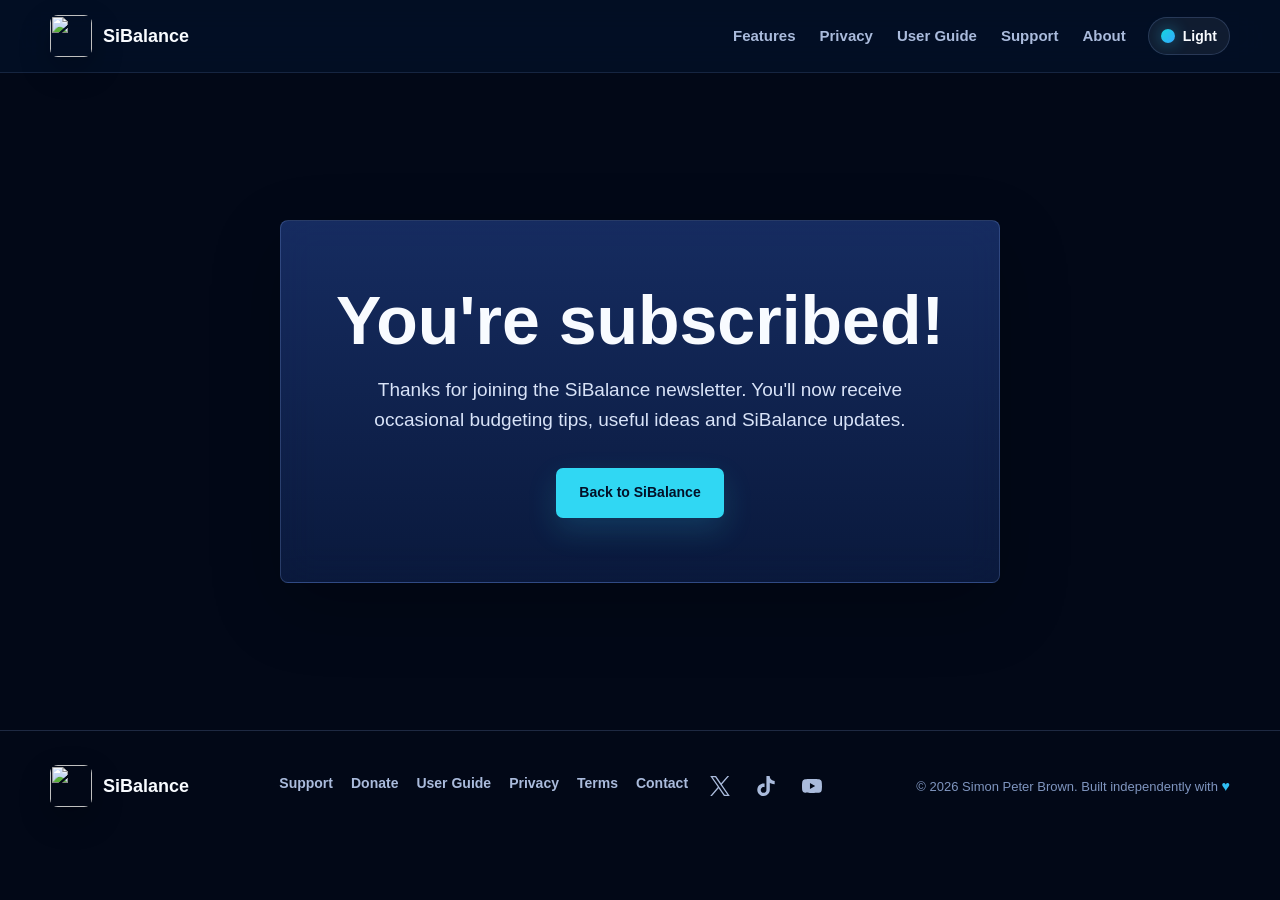
==== thanks/index.html @ 11022a9e "Add newsletter signup and confirmation page" ====
<!DOCTYPE html>
<html lang="en">
<head>
  <meta charset="UTF-8">
  <meta name="viewport" content="width=device-width, initial-scale=1.0">
  <title>You're Subscribed! - SiBalance</title>
  <link rel="canonical" href="https://sibalance.app/thanks">
  <link rel="icon" href="../assets/sibalance-logo.png" type="image/png">
  <meta name="description" content="Thank you for subscribing to the SiBalance newsletter.">
  <meta name="robots" content="noindex, follow">
  <meta name="theme-color" content="#04122f">
  <meta name="apple-itunes-app" content="app-id=6776341469">
  <script src="../assets/theme.js?v=4"></script>
  <link rel="stylesheet" href="../assets/site.css?v=8">
  <link rel="stylesheet" href="../assets/home.css?v=22">
  <style>
    .thanks-page {
      min-height: 100vh;
    }

    .thanks-main {
      min-height: calc(100vh - 72px - 171px);
      display: grid;
      place-items: center;
      padding: 88px 24px;
    }

    .thanks-card {
      width: min(100%, 720px);
      padding: 64px 48px;
      text-align: center;
    }

    .thanks-card h1 {
      margin: 0 0 18px;
      font-size: clamp(2.3rem, 7vw, 4.25rem);
      line-height: 1.05;
    }

    .thanks-card p {
      max-width: 600px;
      margin: 0 auto 32px;
      font-size: 19px;
    }

    .thanks-card .thanks-button {
      min-height: 50px;
      padding-inline: 22px;
      color: #031027 !important;
      background: var(--home-cyan);
      box-shadow: 0 12px 30px rgba(48, 215, 243, 0.16);
    }

    .thanks-card .thanks-button:hover {
      color: #031027 !important;
      background: #70e9fa;
    }

    @media (max-width: 760px) {
      .thanks-main {
        min-height: calc(100vh - 64px);
        padding: 56px 18px;
      }

      .thanks-card {
        padding: 44px 24px;
      }

      .thanks-card p {
        font-size: 17px;
      }
    }
  </style>
</head>
<body class="home-page thanks-page">
  <a class="skip-link" href="#main-content">Skip to content</a>

  <header class="landing-header">
    <div class="nav-shell">
      <a class="brand" href="/" aria-label="SiBalance home">
        <img class="app-mark" src="../assets/sibalance-logo.png" alt="" width="42" height="42">
        <span>SiBalance</span>
      </a>

      <button class="menu-toggle" type="button" aria-expanded="false" aria-controls="landing-navigation" aria-label="Open navigation">
        <span aria-hidden="true"></span>
        <span aria-hidden="true"></span>
        <span aria-hidden="true"></span>
      </button>

      <div class="landing-navigation" id="landing-navigation">
        <nav aria-label="Site navigation">
          <a href="/#features">Features</a>
          <a href="../privacy.html">Privacy</a>
          <a href="../user-guide.html">User Guide</a>
          <a href="../support.html">Support</a>
          <a href="../about.html">About</a>
        </nav>

        <button class="theme-toggle" type="button" aria-label="Switch color theme" aria-pressed="false">
          <span class="theme-toggle-icon" aria-hidden="true"></span>
          <span class="theme-toggle-text">Light</span>
        </button>
      </div>
    </div>
  </header>

  <main class="thanks-main" id="main-content">
    <section class="document thanks-card" aria-labelledby="thanks-heading">
      <h1 id="thanks-heading">You're subscribed!</h1>
      <p>Thanks for joining the SiBalance newsletter. You'll now receive occasional budgeting tips, useful ideas and SiBalance updates.</p>
      <a class="guide-button thanks-button" href="/">Back to SiBalance</a>
    </section>
  </main>

  <footer class="landing-footer">
    <div class="landing-shell footer-layout">
      <a class="brand" href="/" aria-label="SiBalance home">
        <img class="app-mark" src="../assets/sibalance-logo.png" alt="" width="36" height="36" loading="lazy">
        <span>SiBalance</span>
      </a>
      <nav aria-label="Footer navigation">
        <a href="../support.html">Support</a>
        <a href="../about.html">Donate</a>
        <a href="../user-guide.html">User Guide</a>
        <a href="../privacy.html">Privacy</a>
        <a href="../terms.html">Terms</a>
        <a href="mailto:support@sibalance.app">Contact</a>
        <a class="social-icon" href="https://x.com/SiBalanceApp" target="_blank" rel="noopener noreferrer" aria-label="Follow SiBalance on X" title="X">
          <span class="social-icon-mark social-icon-x" aria-hidden="true"></span>
        </a>
        <a class="social-icon" href="https://www.tiktok.com/@sibalanceapp" target="_blank" rel="noopener noreferrer" aria-label="Follow SiBalance on TikTok" title="TikTok">
          <span class="social-icon-mark social-icon-tiktok" aria-hidden="true"></span>
        </a>
        <a class="social-icon" href="https://www.youtube.com/@SiBalanceApp" target="_blank" rel="noopener noreferrer" aria-label="Follow SiBalance on YouTube" title="YouTube">
          <span class="social-icon-mark social-icon-youtube" aria-hidden="true"></span>
        </a>
      </nav>
      <p>© 2026 Simon Peter Brown. Built independently with <span class="independent-heart" role="img" aria-label="love">♥</span></p>
    </div>
  </footer>

  <script src="../assets/home.js?v=2"></script>
</body>
</html>
---- assets/site.css ----
:root {
  --ink: #071734;
  --muted: #5f6f91;
  --line: #dbe5ff;
  --panel: #ffffff;
  --wash: #f5f8ff;
  --brand: #12cfe3;
  --brand-dark: #071734;
  --accent: #bd39ef;
  --accent-blue: #3e74ff;
  --home-text: #f8fbff;
  --home-muted: #aabbdc;
  --home-soft: #7f95bf;
  --home-line: rgba(142, 177, 238, 0.2);
  --home-cyan: #30d7f3;
}

html {
  color-scheme: dark;
}

html[data-theme="light"] {
  color-scheme: light;
  --home-text: #061633;
  --home-muted: #43577d;
  --home-soft: #60749a;
  --home-line: rgba(38, 77, 139, 0.18);
}

* {
  box-sizing: border-box;
}

body {
  max-width: none;
  margin: 0;
  padding: 0;
  line-height: 1.6;
  color: #f8fbff;
  background:
    radial-gradient(circle at 18% 15%, rgba(35, 89, 220, 0.45), transparent 34%),
    radial-gradient(circle at 78% 4%, rgba(18, 207, 227, 0.24), transparent 28%),
    radial-gradient(circle at 82% 78%, rgba(189, 57, 239, 0.18), transparent 30%),
    linear-gradient(180deg, #020817 0%, #071735 48%, #020817 100%);
  font-family: -apple-system, BlinkMacSystemFont, "Segoe UI", sans-serif;
}

.page {
  max-width: 980px;
  margin: 0 auto;
  padding: 28px 24px 52px;
}

.site-header {
  display: flex;
  align-items: center;
  justify-content: space-between;
  gap: 20px;
  margin-bottom: 54px;
}

.header-actions {
  display: flex;
  align-items: center;
  gap: 18px;
}

.brand {
  display: flex;
  align-items: center;
  gap: 12px;
  color: #fff;
  font-weight: 700;
}

.app-mark {
  width: 42px;
  height: 42px;
  border-radius: 9px;
  box-shadow: 0 12px 28px rgba(7, 23, 52, 0.18);
  object-fit: cover;
}

nav {
  display: flex;
  flex-wrap: wrap;
  gap: 18px;
  font-size: 15px;
}

.theme-toggle {
  position: fixed;
  top: 24px;
  right: 24px;
  z-index: 50;
  display: inline-flex;
  align-items: center;
  gap: 8px;
  min-height: 36px;
  border: 1px solid rgba(146, 183, 255, 0.28);
  border-radius: 999px;
  padding: 6px 12px;
  color: #e7efff;
  background: rgba(255, 255, 255, 0.08);
  backdrop-filter: blur(16px);
  font: inherit;
  font-size: 14px;
  font-weight: 700;
  cursor: pointer;
}

.theme-toggle:hover {
  border-color: rgba(53, 214, 255, 0.7);
  background: rgba(255, 255, 255, 0.14);
}

.theme-toggle-icon {
  width: 14px;
  height: 14px;
  border-radius: 999px;
  background: linear-gradient(135deg, #13d6df, #35a8ff);
  box-shadow: 0 0 16px rgba(53, 214, 255, 0.46);
}

nav a,
footer a {
  color: #c9d9ff;
}

nav a:hover,
footer a:hover {
  color: #35d6ff;
}

.document {
  max-width: 840px;
  margin: 0 auto;
  border: 1px solid rgba(146, 183, 255, 0.22);
  border-radius: 8px;
  padding: 34px;
  color: #d8e3f8;
  background: linear-gradient(180deg, rgba(30, 58, 125, 0.72), rgba(13, 31, 73, 0.74));
  box-shadow: 0 24px 70px rgba(0, 0, 0, 0.24);
  backdrop-filter: blur(18px);
}

.contents {
  border: 1px solid rgba(146, 183, 255, 0.22);
  border-radius: 8px;
  padding: 18px;
  background: rgba(255, 255, 255, 0.07);
}

.contents h2 {
  margin-top: 0;
}

.contents ul {
  display: grid;
  grid-template-columns: repeat(2, minmax(0, 1fr));
  gap: 8px 18px;
  margin: 0;
  padding-left: 20px;
}

.contents li {
  margin-bottom: 0;
}

h1,
h2,
h3,
h4 {
  color: #fff;
}

h1 {
  letter-spacing: 0;
}

.date,
footer,
.document footer {
  color: #9eb0d2;
}

.footer-links {
  display: flex;
  flex-wrap: wrap;
  align-items: center;
  gap: 16px;
}

.document .footer-links {
  margin-top: 10px;
}

.social-icon {
  display: inline-flex;
  align-items: center;
  justify-content: center;
  width: 28px;
  height: 28px;
  color: #c9d9ff;
}

.social-icon-mark {
  display: block;
  width: 20px;
  height: 20px;
  background-color: currentColor;
  mask-position: center;
  mask-repeat: no-repeat;
  mask-size: contain;
}

.social-icon-x {
  mask-image: url("x.svg");
}

.social-icon-tiktok {
  mask-image: url("tiktok.svg");
}

.social-icon-youtube {
  mask-image: url("youtube.svg");
}

.social-icon:hover {
  color: #35d6ff;
}

.document p,
.document li {
  color: #d8e3f8;
}

a {
  color: #35d6ff;
  text-decoration: none;
  font-weight: 600;
}

a:hover {
  text-decoration: underline;
}

hr {
  border: 0;
  border-top: 1px solid rgba(146, 183, 255, 0.18);
}

html[data-theme="light"] body {
  color: var(--ink);
  background:
    radial-gradient(circle at 18% 15%, rgba(62, 116, 255, 0.18), transparent 34%),
    radial-gradient(circle at 78% 4%, rgba(18, 207, 227, 0.18), transparent 28%),
    radial-gradient(circle at 82% 78%, rgba(189, 57, 239, 0.12), transparent 30%),
    linear-gradient(180deg, #f7faff 0%, #ffffff 48%, #f6f9ff 100%);
}

html[data-theme="light"] .brand {
  color: var(--ink);
}

html[data-theme="light"] nav a,
html[data-theme="light"] footer a {
  color: #2853b8;
}

html[data-theme="light"] .social-icon {
  color: #2853b8;
}

html[data-theme="light"] nav a:hover,
html[data-theme="light"] footer a:hover {
  color: #7a32d8;
}

html[data-theme="light"] .social-icon:hover {
  color: #7a32d8;
}

html[data-theme="light"] .theme-toggle {
  border-color: rgba(62, 116, 255, 0.22);
  color: var(--ink);
  background: rgba(255, 255, 255, 0.78);
  box-shadow: 0 12px 28px rgba(7, 23, 52, 0.08);
}

html[data-theme="light"] .theme-toggle:hover {
  border-color: rgba(62, 116, 255, 0.38);
  background: #fff;
}

html[data-theme="light"] .document {
  border-color: rgba(62, 116, 255, 0.16);
  color: #1f3156;
  background: rgba(255, 255, 255, 0.88);
  box-shadow: 0 24px 70px rgba(7, 23, 52, 0.1);
}

html[data-theme="light"] .contents {
  border-color: rgba(62, 116, 255, 0.14);
  background: #f8fbff;
}

html[data-theme="light"] h1,
html[data-theme="light"] h2,
html[data-theme="light"] h3,
html[data-theme="light"] h4 {
  color: var(--ink);
}

html[data-theme="light"] .date,
html[data-theme="light"] footer,
html[data-theme="light"] .document footer {
  color: var(--muted);
}

html[data-theme="light"] .document p,
html[data-theme="light"] .document li {
  color: #1f3156;
}

html[data-theme="light"] a {
  color: #2853b8;
}

html[data-theme="light"] hr {
  border-top-color: rgba(62, 116, 255, 0.16);
}

html[data-theme="light"] body.home-page {
  color: var(--ink);
  background:
    radial-gradient(circle at 18% 15%, rgba(62, 116, 255, 0.18), transparent 34%),
    radial-gradient(circle at 78% 4%, rgba(18, 207, 227, 0.18), transparent 28%),
    radial-gradient(circle at 82% 78%, rgba(189, 57, 239, 0.12), transparent 30%),
    linear-gradient(180deg, #f7faff 0%, #ffffff 48%, #f6f9ff 100%);
}

html[data-theme="light"] .home-page .brand,
html[data-theme="light"] .home-page h1,
html[data-theme="light"] .home-page h2 {
  color: var(--ink);
}

html[data-theme="light"] .home-page h1 {
  text-shadow: 0 18px 44px rgba(62, 116, 255, 0.16);
}

html[data-theme="light"] .home-page nav a,
html[data-theme="light"] .home-page footer a {
  color: #2853b8;
}

html[data-theme="light"] .subtitle,
html[data-theme="light"] .card p,
html[data-theme="light"] .independent-note {
  color: #4f6388;
}

html[data-theme="light"] .card {
  border-color: rgba(62, 116, 255, 0.16);
  background: rgba(255, 255, 255, 0.82);
  box-shadow: 0 24px 60px rgba(7, 23, 52, 0.09);
}

html[data-theme="light"] .home-page footer {
  color: var(--muted);
  border-top-color: rgba(62, 116, 255, 0.16);
}

html[data-theme="light"] .button.secondary {
  border-color: rgba(62, 116, 255, 0.24);
  color: #2853b8;
  background: rgba(255, 255, 255, 0.76);
}

html[data-theme="light"] .home-page .button.secondary {
  color: #2853b8;
}

@media (max-width: 720px) {
  .page {
    padding: 22px 18px 36px;
  }

  .site-header {
    align-items: flex-start;
    flex-direction: column;
    margin-bottom: 34px;
  }

  .header-actions {
    align-items: flex-start;
    flex-direction: column;
    gap: 14px;
  }

  .theme-toggle {
    top: 18px;
    right: 18px;
    min-height: 34px;
    padding: 6px 10px;
    font-size: 13px;
  }

  .document {
    padding: 24px 20px;
  }

  .contents ul {
    grid-template-columns: 1fr;
  }

  .hero-logo {
    display: none;
  }
}
---- assets/home.css ----
.home-page {
  --home-bg: #031027;
  --home-bg-deep: #020817;
  --home-surface: #091b3d;
  --home-surface-strong: #0d2451;
  --home-text: #f8fbff;
  --home-muted: #aabbdc;
  --home-soft: #7f95bf;
  --home-line: rgba(142, 177, 238, 0.2);
  --home-cyan: #30d7f3;
  --home-blue: #4c83ff;
  --home-green: #36d57a;
  --home-orange: #ff9b42;
  min-width: 320px;
  color: var(--home-text);
  background: var(--home-bg-deep);
  font-family: -apple-system, BlinkMacSystemFont, "SF Pro Display", "Segoe UI", sans-serif;
  font-size: 17px;
  line-height: 1.6;
}

html[data-theme="light"] .home-page {
  --home-bg: #eaf3ff;
  --home-bg-deep: #f8fbff;
  --home-surface: #ffffff;
  --home-surface-strong: #dceaff;
  --home-text: #061633;
  --home-muted: #43577d;
  --home-soft: #60749a;
  --home-line: rgba(38, 77, 139, 0.18);
  background: #f8fbff;
}

.home-page * {
  box-sizing: border-box;
}

.home-page h1,
.home-page h2,
.home-page h3,
.home-page p,
.home-page figure {
  margin-top: 0;
}

.home-page h1,
.home-page h2,
.home-page h3 {
  color: var(--home-text);
  letter-spacing: 0;
}

.home-page a {
  color: inherit;
}

.home-page a:focus-visible,
.home-page button:focus-visible {
  outline: 3px solid var(--home-cyan);
  outline-offset: 4px;
}

.skip-link {
  position: fixed;
  top: 12px;
  left: 12px;
  z-index: 200;
  transform: translateY(-160%);
  border-radius: 6px;
  padding: 10px 14px;
  color: #04122f;
  background: #fff;
  font-weight: 700;
}

.skip-link:focus {
  transform: translateY(0);
}

.landing-shell,
.nav-shell {
  width: min(1180px, calc(100% - 48px));
  margin-inline: auto;
}

.landing-header {
  position: sticky;
  top: 0;
  z-index: 100;
  border-bottom: 1px solid rgba(142, 177, 238, 0.14);
  background: rgba(3, 16, 39, 0.82);
  backdrop-filter: blur(22px) saturate(140%);
}

html[data-theme="light"] .landing-header {
  background: rgba(248, 251, 255, 0.88);
}

.nav-shell {
  min-height: 72px;
  display: flex;
  align-items: center;
  justify-content: space-between;
  gap: 24px;
}

.landing-header .brand,
.landing-footer .brand {
  display: inline-flex;
  align-items: center;
  gap: 11px;
  flex: 0 0 auto;
  color: var(--home-text);
  font-size: 18px;
  font-weight: 750;
  text-decoration: none;
}

.landing-footer .brand {
  width: max-content;
  justify-self: center;
  margin-inline: auto;
}

.landing-header .app-mark,
.landing-footer .app-mark {
  border-radius: 8px;
  box-shadow: 0 12px 32px rgba(0, 0, 0, 0.24);
}

.landing-navigation {
  display: flex;
  align-items: center;
  justify-content: flex-end;
  gap: 22px;
}

.landing-navigation nav {
  display: flex;
  align-items: center;
  gap: 24px;
  font-size: 15px;
}

.landing-navigation nav a,
.landing-footer nav a {
  color: var(--home-muted);
  font-weight: 650;
  text-decoration: none;
}

.landing-navigation nav a:hover,
.landing-footer nav a:hover {
  color: var(--home-cyan);
}

.landing-header .theme-toggle {
  position: static;
  min-height: 38px;
  border-color: var(--home-line);
  color: var(--home-text);
  background: rgba(255, 255, 255, 0.06);
  backdrop-filter: none;
}

html[data-theme="light"] .landing-header .theme-toggle {
  background: rgba(6, 22, 51, 0.05);
}

.guide-button {
  display: inline-flex;
  align-items: center;
  justify-content: center;
  min-height: 42px;
  border: 1px solid rgba(48, 215, 243, 0.46);
  border-radius: 7px;
  padding: 9px 15px;
  color: #031027 !important;
  background: var(--home-cyan);
  box-shadow: 0 12px 30px rgba(48, 215, 243, 0.16);
  font-size: 14px;
  font-weight: 750;
  text-decoration: none;
}

.guide-button:hover {
  background: #70e9fa;
  text-decoration: none;
  transform: translateY(-1px);
}

.menu-toggle {
  display: none;
  width: 42px;
  height: 42px;
  border: 1px solid var(--home-line);
  border-radius: 7px;
  padding: 10px;
  color: var(--home-text);
  background: transparent;
  cursor: pointer;
}

.menu-toggle span {
  display: block;
  width: 20px;
  height: 2px;
  margin: 4px auto;
  border-radius: 2px;
  background: currentColor;
  transition: transform 180ms ease, opacity 180ms ease;
}

.menu-toggle[aria-expanded="true"] span:nth-child(1) {
  transform: translateY(6px) rotate(45deg);
}

.menu-toggle[aria-expanded="true"] span:nth-child(2) {
  opacity: 0;
}

.menu-toggle[aria-expanded="true"] span:nth-child(3) {
  transform: translateY(-6px) rotate(-45deg);
}

.hero-section {
  overflow: hidden;
  background:
    radial-gradient(circle at 77% 28%, rgba(48, 215, 243, 0.2), transparent 25%),
    radial-gradient(circle at 18% 22%, rgba(76, 131, 255, 0.24), transparent 32%),
    linear-gradient(180deg, #06183b 0%, #031027 100%);
}

.home-page [id] {
  scroll-margin-top: 96px;
}

html[data-theme="light"] .hero-section {
  background:
    radial-gradient(circle at 77% 28%, rgba(48, 215, 243, 0.22), transparent 28%),
    radial-gradient(circle at 18% 22%, rgba(76, 131, 255, 0.16), transparent 34%),
    linear-gradient(180deg, #eff6ff 0%, #dceaff 100%);
}

.hero-layout {
  position: relative;
  top: -24px;
  min-height: 600px;
  display: grid;
  grid-template-columns: minmax(0, 1.2fr) minmax(300px, 0.8fr);
  align-items: center;
  gap: 72px;
  padding-block: 58px 34px;
}

.hero-copy {
  position: relative;
  top: 24px;
  z-index: 2;
  max-width: 740px;
  opacity: var(--hero-copy-opacity, 1);
  transform: translate3d(0, var(--hero-copy-shift, 0), 0);
}

.section-label {
  margin-bottom: 18px;
  color: var(--home-cyan);
  font-size: 14px;
  font-weight: 800;
  letter-spacing: 0;
  text-transform: none;
}

.hero-copy h1 {
  max-width: 760px;
  margin-bottom: 24px;
  font-size: 66px;
  line-height: 1.02;
  text-wrap: balance;
}

.hero-copy h1 span {
  display: block;
}

.hero-lede {
  max-width: 690px;
  margin-bottom: 26px;
  color: #c5d4f1;
  font-size: 22px;
  line-height: 1.5;
}

.hero-lede span {
  display: block;
}

.hero-tagline {
  margin-top: 2px;
}

html[data-theme="light"] .hero-lede {
  color: var(--home-muted);
}

.store-link {
  display: inline-flex;
}

.store-link:hover {
  transform: translateY(-2px);
}

.store-badge {
  display: block;
  width: 180px;
  height: auto;
}

.purchase-note {
  margin: 13px 0 0;
  color: var(--home-soft);
  font-size: 14px;
}

.hero-visual {
  position: relative;
  align-self: end;
  height: 540px;
  margin-bottom: -16px;
  display: grid;
  place-items: start center;
  opacity: var(--hero-visual-opacity, 1);
  transform: translate3d(0, var(--hero-visual-shift, 0), 0);
}

.hero-visual::before {
  position: absolute;
  top: 16%;
  width: 86%;
  aspect-ratio: 1;
  border: 1px solid rgba(48, 215, 243, 0.2);
  border-radius: 50%;
  background: rgba(48, 215, 243, 0.08);
  box-shadow: 0 0 80px rgba(48, 215, 243, 0.16);
  content: "";
}

.hero-visual img {
  position: relative;
  width: min(100%, 360px);
  height: auto;
  filter: drop-shadow(0 36px 52px rgba(0, 0, 0, 0.45));
}

.trust-strip {
  border-top: 1px solid var(--home-line);
  border-bottom: 1px solid var(--home-line);
  background: #071938;
}

html[data-theme="light"] .trust-strip {
  background: #fff;
}

.trust-grid {
  display: grid;
  grid-template-columns: repeat(4, minmax(0, 1fr));
}

.trust-grid p {
  min-width: 0;
  margin: 0;
  padding: 24px 26px;
  border-left: 1px solid var(--home-line);
}

.trust-grid p:last-child {
  border-right: 1px solid var(--home-line);
}

.trust-grid strong,
.trust-grid span {
  display: block;
}

.trust-grid strong {
  color: var(--home-text);
  font-size: 15px;
}

.trust-grid span {
  margin-top: 3px;
  color: var(--home-soft);
  font-size: 13px;
}

.features-intro {
  max-width: 800px;
  padding-block: 112px 68px;
  text-align: center;
}

.features-intro h2,
.privacy-panel h2,
.purchase-panel h2,
.final-cta h2 {
  margin-bottom: 20px;
  font-size: 48px;
  line-height: 1.08;
  text-wrap: balance;
}

.features-intro > p:last-child {
  max-width: 690px;
  margin-inline: auto;
  color: var(--home-muted);
  font-size: 20px;
}

.feature-section {
  border-top: 1px solid rgba(142, 177, 238, 0.09);
  background: var(--home-bg-deep);
}

.feature-section-tinted {
  background: var(--home-bg);
}

.feature-row {
  min-height: 720px;
  display: grid;
  grid-template-columns: minmax(0, 0.92fr) minmax(320px, 0.78fr);
  align-items: center;
  gap: 110px;
  padding-block: 90px;
}

.feature-section-compact .feature-row {
  min-height: 0;
  align-items: start;
  padding-block: 60px;
}

.feature-section-compact .feature-visual {
  min-height: 0;
  place-items: start center;
}

.feature-section-compact .feature-visual img {
  width: min(100%, 300px);
}

.feature-section-compact .feature-visual-ipad img {
  width: min(100%, 420px);
}

.feature-row-reverse .feature-copy {
  order: 2;
}

.feature-row-reverse .feature-visual {
  order: 1;
}

.feature-copy {
  max-width: 570px;
}

.feature-number {
  margin-bottom: 18px;
  color: var(--home-cyan);
  font-size: 15px;
  font-weight: 800;
}

.feature-copy h2 {
  margin-bottom: 20px;
  font-size: 44px;
  line-height: 1.1;
  text-wrap: balance;
}

.feature-copy > p:not(.feature-number) {
  color: var(--home-muted);
  font-size: 20px;
}

.feature-points {
  display: grid;
  gap: 10px;
  margin: 26px 0 0;
  padding: 0;
  color: var(--home-muted);
  list-style: none;
}

.feature-points li {
  position: relative;
  padding-left: 26px;
}

.feature-points li::before {
  position: absolute;
  top: 0.7em;
  left: 0;
  width: 9px;
  height: 9px;
  border-radius: 50%;
  background: var(--home-green);
  box-shadow: 0 0 14px rgba(54, 213, 122, 0.36);
  content: "";
}

.feature-visual {
  position: relative;
  min-height: 560px;
  display: grid;
  place-items: center;
  margin: 0;
}

.feature-visual::before {
  position: absolute;
  width: 72%;
  aspect-ratio: 1;
  border-radius: 50%;
  background: rgba(48, 215, 243, 0.08);
  box-shadow: 0 0 90px rgba(48, 215, 243, 0.14);
  content: "";
}

.feature-visual img {
  position: relative;
  width: min(100%, 350px);
  height: auto;
  filter: drop-shadow(0 38px 54px rgba(0, 0, 0, 0.4));
}

html[data-theme="light"] .feature-visual img {
  filter: none;
}

.feature-visual-ipad img {
  width: min(100%, 470px);
}

.feature-visual-stack {
  grid-template-columns: minmax(0, 1fr);
}

.feature-visual-stack img {
  grid-area: 1 / 1;
  width: min(78%, 310px);
}

.feature-screen-back {
  z-index: 1;
  opacity: 0.72;
  transform: translate3d(-62px, 4px, 0) scale(0.94);
}

.feature-screen-front {
  z-index: 2;
  transform: translate3d(64px, -4px, 0) scale(0.96);
}

.device-section {
  border-top: 1px solid rgba(142, 177, 238, 0.09);
  padding-block: 108px;
  background: var(--home-bg);
}

.device-layout {
  display: grid;
  grid-template-columns: minmax(280px, 1fr) minmax(360px, 0.85fr);
  align-items: center;
  gap: 74px;
}

.device-copy {
  max-width: 480px;
}

.device-copy h2 {
  margin-bottom: 20px;
  font-size: 44px;
  line-height: 1.1;
  text-wrap: balance;
}

.device-copy > p:last-child {
  color: var(--home-muted);
  font-size: 20px;
}

.device-visual {
  min-width: 0;
  width: min(100%, 520px);
  margin: 0;
  justify-self: center;
  display: grid;
}

.device-visual img {
  grid-area: 1 / 1;
  width: 100%;
  height: auto;
  display: block;
  filter: drop-shadow(0 30px 48px rgba(0, 0, 0, 0.3));
}

.device-visual .device-image-light {
  display: none;
}

html[data-theme="light"] .device-visual img {
  filter: none;
}

html[data-theme="light"] .device-visual .device-image-dark {
  display: none;
}

html[data-theme="light"] .device-visual .device-image-light {
  display: block;
}

.privacy-section {
  padding-block: 110px;
  background:
    radial-gradient(circle at 82% 50%, rgba(54, 213, 122, 0.1), transparent 28%),
    #020817;
}

html[data-theme="light"] .privacy-section {
  background:
    radial-gradient(circle at 82% 50%, rgba(54, 213, 122, 0.13), transparent 30%),
    #dceaff;
}

.privacy-panel {
  display: grid;
  grid-template-columns: minmax(0, 1.2fr) minmax(280px, 0.8fr);
  gap: 80px;
  align-items: center;
  border: 1px solid rgba(48, 215, 243, 0.22);
  border-radius: 8px;
  padding: 64px;
  background: rgba(8, 28, 65, 0.78);
  box-shadow: 0 34px 80px rgba(0, 0, 0, 0.3);
}

html[data-theme="light"] .privacy-panel {
  background: rgba(255, 255, 255, 0.78);
}

.privacy-panel > div > p:not(.section-label) {
  color: var(--home-muted);
  font-size: 19px;
}

.text-link {
  display: inline-flex;
  gap: 8px;
  margin-top: 14px;
  color: var(--home-cyan) !important;
  font-weight: 750;
  text-decoration: none;
}

.privacy-list {
  display: grid;
  gap: 0;
  margin: 0;
  padding: 0;
  list-style: none;
}

.privacy-list li {
  position: relative;
  border-bottom: 1px solid var(--home-line);
  padding: 14px 0 14px 30px;
  color: var(--home-text);
  font-weight: 700;
}

.privacy-list li::before {
  position: absolute;
  left: 0;
  color: var(--home-green);
  content: "✓";
}

.purchase-section {
  padding-block: 100px;
  background: var(--home-bg);
}

.purchase-panel {
  display: grid;
  grid-template-columns: minmax(0, 1fr);
  align-items: center;
}

.purchase-panel > div > p:not(.section-label) {
  max-width: 760px;
  color: var(--home-muted);
  font-size: 19px;
}

.lifetime-update-note {
  color: var(--home-text) !important;
  font-weight: 750;
}

.final-cta {
  padding-block: 110px;
  text-align: center;
  background:
    radial-gradient(circle at 50% 45%, rgba(48, 215, 243, 0.18), transparent 34%),
    linear-gradient(180deg, #06183b, #020817);
}

html[data-theme="light"] .final-cta {
  background:
    radial-gradient(circle at 50% 45%, rgba(48, 215, 243, 0.22), transparent 36%),
    linear-gradient(180deg, #dceaff, #f8fbff);
}

.final-cta-inner {
  max-width: 760px;
}

.final-cta-inner > p:not(.section-label) {
  color: var(--home-muted);
  font-size: 20px;
}

.cta-actions {
  display: flex;
  align-items: center;
  justify-content: center;
  flex-wrap: wrap;
  gap: 16px;
  margin-top: 30px;
}

.guide-button {
  min-height: 54px;
  padding-inline: 22px;
  color: var(--home-text) !important;
  background: transparent;
  box-shadow: none;
}

.guide-button:hover {
  color: #031027 !important;
}

.newsletter-section {
  padding-block: 72px;
  background: var(--home-bg-deep);
}

.newsletter-panel {
  border: 1px solid var(--home-line);
  border-radius: 12px;
  padding: 48px;
  background: rgba(9, 27, 61, 0.56);
}

html[data-theme="light"] .newsletter-panel {
  background: rgba(255, 255, 255, 0.72);
}

.newsletter-embed {
  width: min(100%, 680px);
  min-height: 260px;
  margin-inline: auto;
}

.newsletter-embed .formkit-form {
  margin-inline: auto !important;
}

.landing-footer {
  border-top: 1px solid var(--home-line);
  padding-block: 34px;
  background: #020817;
}

html[data-theme="light"] .landing-footer {
  background: #fff;
}

.footer-layout {
  display: grid;
  grid-template-columns: auto 1fr auto;
  align-items: center;
  gap: 28px;
}

.landing-footer nav {
  display: flex;
  justify-content: center;
  flex-wrap: wrap;
  gap: 18px;
  font-size: 14px;
}

.landing-footer p {
  margin: 0;
  color: var(--home-soft);
  font-size: 13px;
}

.independent-heart {
  color: #30bff3;
  font-size: 1.1em;
}

.landing-footer .social-icon {
  color: var(--home-muted);
}

@media (max-width: 960px) {
  .landing-navigation {
    gap: 14px;
  }

  .landing-navigation nav {
    gap: 16px;
  }

  .hero-copy h1 {
    font-size: 52px;
  }

  .hero-layout {
    gap: 40px;
  }

  .feature-row {
    gap: 60px;
  }

  .feature-copy h2,
  .features-intro h2,
  .device-copy h2,
  .privacy-panel h2,
  .purchase-panel h2,
  .final-cta h2 {
    font-size: 40px;
  }

  .privacy-panel {
    padding: 48px;
  }

  .footer-layout {
    grid-template-columns: auto 1fr;
  }

  .landing-footer p {
    grid-column: 1 / -1;
    text-align: center;
  }
}

@media (max-width: 760px) {
  .landing-shell,
  .nav-shell {
    width: min(calc(100% - 36px), 620px);
  }

  .nav-shell {
    position: relative;
    min-height: 64px;
  }

  .menu-toggle {
    display: block;
  }

  .landing-navigation {
    position: absolute;
    top: calc(100% + 10px);
    right: 0;
    width: min(320px, calc(100vw - 36px));
    display: none;
    align-items: stretch;
    flex-direction: column;
    gap: 14px;
    border: 1px solid var(--home-line);
    border-radius: 8px;
    padding: 18px;
    background: rgba(5, 20, 48, 0.98);
    box-shadow: 0 24px 60px rgba(0, 0, 0, 0.34);
  }

  html[data-theme="light"] .landing-navigation {
    background: rgba(255, 255, 255, 0.98);
  }

  .landing-navigation.is-open {
    display: flex;
  }

  .landing-navigation nav {
    align-items: stretch;
    flex-direction: column;
    gap: 0;
  }

  .landing-navigation nav a {
    min-height: 44px;
    display: flex;
    align-items: center;
    border-bottom: 1px solid var(--home-line);
  }

  .landing-navigation .theme-toggle {
    align-self: flex-start;
  }

  .hero-layout {
    top: 0;
    min-height: auto;
    grid-template-columns: 1fr;
    gap: 20px;
    padding-block: 38px 0;
    text-align: center;
  }

  .hero-copy {
    top: 0;
    max-width: 570px;
    margin-inline: auto;
  }

  .hero-copy h1 {
    font-size: 46px;
  }

  .hero-lede {
    font-size: 19px;
  }

  .hero-visual {
    height: 270px;
    margin-bottom: -30px;
    overflow: hidden;
  }

  .hero-visual img {
    width: 245px;
  }

  .trust-grid {
    grid-template-columns: repeat(2, minmax(0, 1fr));
  }

  .trust-grid p,
  .trust-grid p:last-child {
    border-right: 0;
    border-bottom: 1px solid var(--home-line);
  }

  .features-intro {
    padding-block: 84px 50px;
  }

  .feature-row,
  .feature-row-reverse {
    min-height: 0;
    grid-template-columns: 1fr;
    gap: 42px;
    padding-block: 72px;
  }

  .feature-row-reverse .feature-copy,
  .feature-row-reverse .feature-visual {
    order: initial;
  }

  .feature-section-compact .feature-row {
    gap: 32px;
    padding-block: 52px;
  }

  .feature-copy {
    max-width: 600px;
  }

  .feature-copy h2,
  .features-intro h2,
  .device-copy h2,
  .privacy-panel h2,
  .purchase-panel h2,
  .final-cta h2 {
    font-size: 36px;
  }

  .feature-copy > p:not(.feature-number),
  .features-intro > p:last-child,
  .device-copy > p:last-child {
    font-size: 18px;
  }

  .feature-visual {
    min-height: 490px;
  }

  .feature-visual img {
    width: 300px;
  }

  .feature-visual-ipad img {
    width: min(100%, 430px);
  }

  .feature-visual-stack img {
    width: 245px;
  }

  .feature-screen-back {
    transform: translate3d(-36px, 2px, 0) scale(0.94);
  }

  .feature-screen-front {
    transform: translate3d(36px, -2px, 0) scale(0.96);
  }

  .device-section {
    padding-block: 82px;
  }

  .device-layout {
    grid-template-columns: 1fr;
    gap: 42px;
  }

  .device-copy {
    max-width: 600px;
  }

  .device-visual {
    width: min(100%, 680px);
    margin-inline: auto;
  }

  .privacy-section,
  .purchase-section,
  .final-cta,
  .newsletter-section {
    padding-block: 80px;
  }

  .newsletter-panel {
    padding: 36px 28px;
  }

  .privacy-panel,
  .purchase-panel {
    grid-template-columns: 1fr;
    gap: 42px;
  }

  .privacy-panel {
    padding: 34px;
  }

  .footer-layout {
    grid-template-columns: 1fr;
    justify-items: center;
    text-align: center;
  }

  .landing-footer nav {
    justify-content: center;
  }

  .landing-footer .brand {
    transform: translateX(-8px);
  }
}

@media (max-width: 430px) {
  .hero-copy h1 {
    max-width: 340px;
    margin-inline: auto;
    margin-bottom: 20px;
    font-size: 35px;
    line-height: 1.06;
  }

  .hero-lede {
    max-width: 340px;
    margin-inline: auto;
    margin-bottom: 22px;
    font-size: 18px;
    line-height: 1.45;
    text-wrap: balance;
  }

  .purchase-note {
    max-width: 330px;
    margin: 12px auto 0;
    font-size: 13px;
    line-height: 1.45;
    text-wrap: balance;
  }

  .section-label {
    font-size: 12px;
  }

  .trust-grid {
    grid-template-columns: 1fr;
  }

  .trust-grid p {
    padding: 17px 4px;
    border-left: 0;
  }

  .feature-copy h2,
  .features-intro h2,
  .device-copy h2,
  .privacy-panel h2,
  .purchase-panel h2,
  .final-cta h2 {
    font-size: 32px;
  }

  .feature-visual {
    min-height: 440px;
  }

  .feature-visual img {
    width: 270px;
  }

  .feature-visual-stack img {
    width: 225px;
  }

  .feature-section-compact .feature-row {
    gap: 28px;
    padding-block: 44px;
  }

  .feature-screen-back {
    transform: translate3d(-30px, 2px, 0) scale(0.94);
  }

  .feature-screen-front {
    transform: translate3d(30px, -2px, 0) scale(0.96);
  }

  .privacy-panel {
    padding: 26px;
  }

  .newsletter-section {
    padding-block: 56px;
  }

  .newsletter-panel {
    padding: 28px 18px;
  }
}

@media (max-width: 350px) {
  .hero-copy h1 {
    font-size: 30px;
  }

  .hero-lede {
    font-size: 17px;
  }
}

@media (prefers-reduced-motion: no-preference) {
  .hero-copy,
  .hero-visual {
    will-change: opacity, transform;
  }

  .home-page a,
  .home-page button,
  .store-link,
  .feature-visual img {
    transition: color 180ms ease, background-color 180ms ease, border-color 180ms ease, transform 180ms ease;
  }

  .feature-visual:not(.feature-visual-stack):hover img {
    transform: translateY(-5px);
  }

  .feature-visual-stack:hover .feature-screen-back {
    transform: translate3d(-66px, 0, 0) scale(0.94);
  }

  .feature-visual-stack:hover .feature-screen-front {
    transform: translate3d(68px, -9px, 0) scale(0.96);
  }
}

@media (prefers-reduced-motion: reduce) {
  .home-page *,
  .home-page *::before,
  .home-page *::after {
    scroll-behavior: auto !important;
    transition-duration: 0.01ms !important;
    animation-duration: 0.01ms !important;
    animation-iteration-count: 1 !important;
  }
}
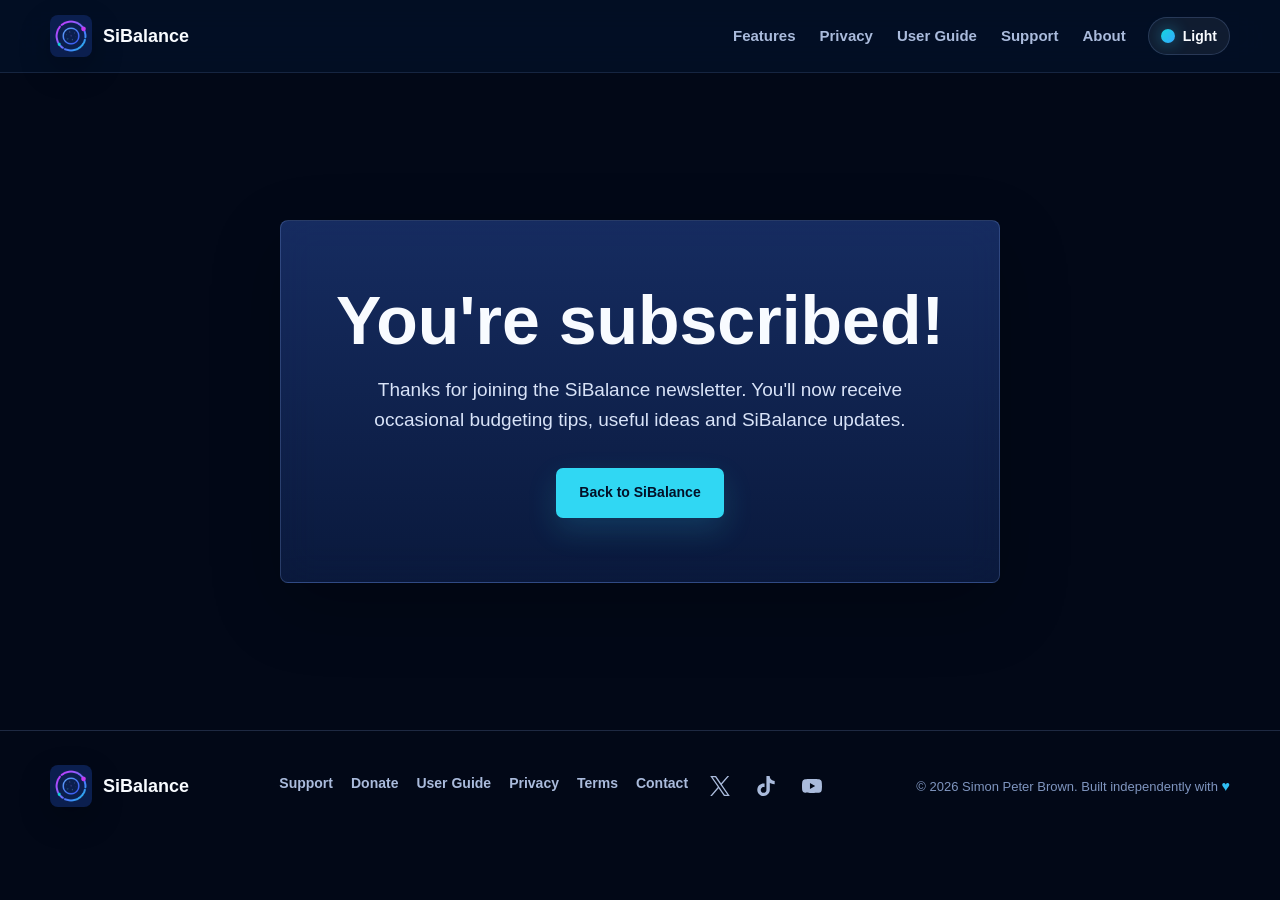
==== commit dd8bcbe0: "Fix newsletter form fallback and thanks page logos" ====
--- a/thanks/index.html
+++ b/thanks/index.html
@@ -10,7 +10,7 @@
   <meta name="robots" content="noindex, follow">
   <meta name="theme-color" content="#04122f">
   <meta name="apple-itunes-app" content="app-id=6776341469">
-  <script src="../assets/theme.js?v=4"></script>
+  <script src="../assets/theme.js?v=5"></script>
   <link rel="stylesheet" href="../assets/site.css?v=8">
   <link rel="stylesheet" href="../assets/home.css?v=22">
   <style>
--- a/assets/home.css
+++ b/assets/home.css
@@ -784,6 +784,22 @@
   margin-inline: auto !important;
 }
 
+.newsletter-fallback {
+  min-height: 260px;
+  display: flex;
+  align-items: center;
+  justify-content: center;
+  border: 1px solid var(--home-line);
+  border-radius: 8px;
+  padding: 28px;
+  color: var(--home-cyan) !important;
+  text-align: center;
+}
+
+.newsletter-embed:has(.formkit-form) .newsletter-fallback {
+  display: none;
+}
+
 .landing-footer {
   border-top: 1px solid var(--home-line);
   padding-block: 34px;
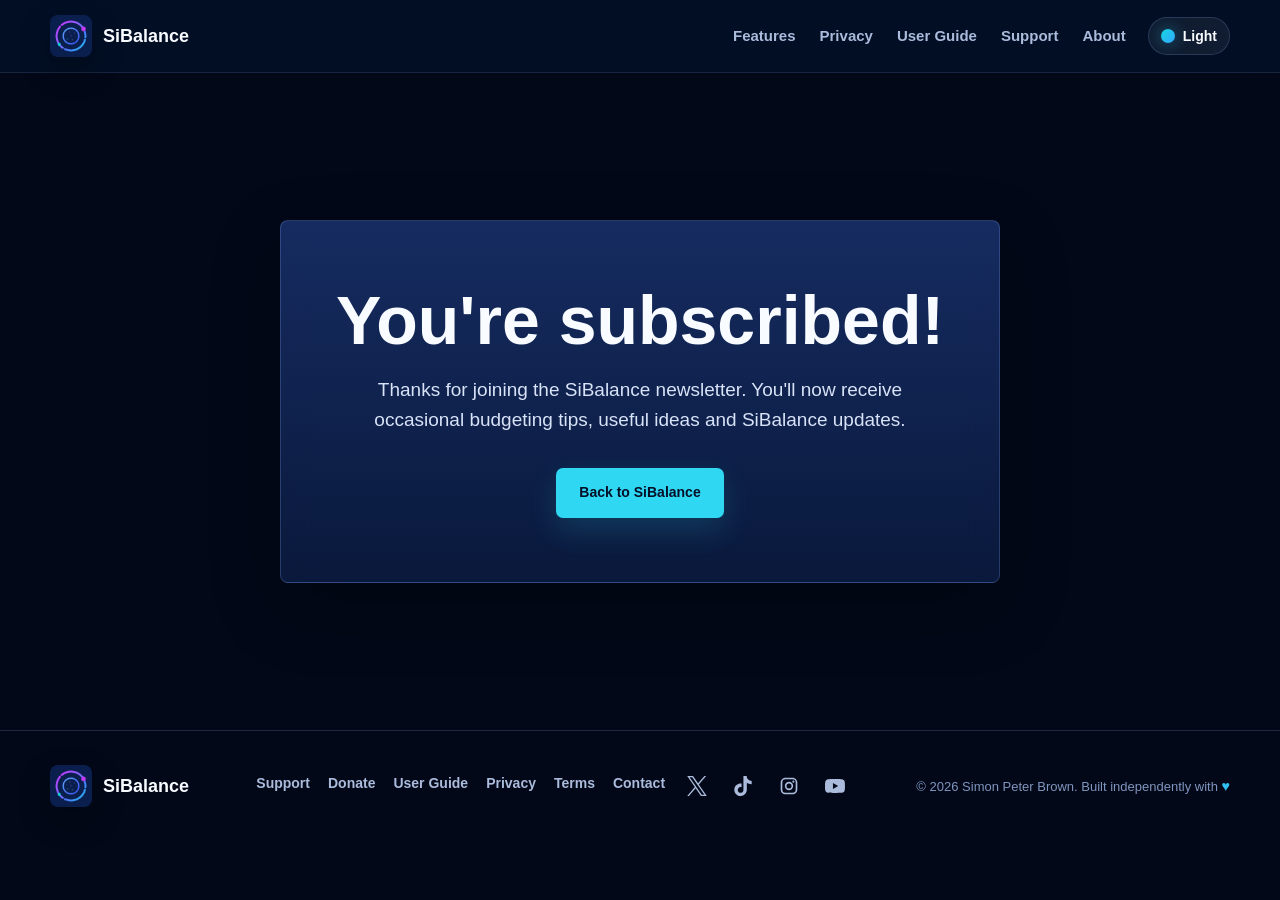
==== commit 2431ebf5: "Add Instagram to website footer" ====
--- a/thanks/index.html
+++ b/thanks/index.html
@@ -4,14 +4,14 @@
   <meta charset="UTF-8">
   <meta name="viewport" content="width=device-width, initial-scale=1.0">
   <title>You're Subscribed! - SiBalance</title>
-  <link rel="canonical" href="https://sibalance.app/thanks">
-  <link rel="icon" href="../assets/sibalance-logo.png" type="image/png">
+  <link rel="canonical" href="https://sibalance.app/thanks/">
+  <link rel="icon" href="../assets/favicon.png" type="image/png">
   <meta name="description" content="Thank you for subscribing to the SiBalance newsletter.">
   <meta name="robots" content="noindex, follow">
   <meta name="theme-color" content="#04122f">
   <meta name="apple-itunes-app" content="app-id=6776341469">
   <script src="../assets/theme.js?v=5"></script>
-  <link rel="stylesheet" href="../assets/site.css?v=8">
+  <link rel="stylesheet" href="../assets/site.css?v=9">
   <link rel="stylesheet" href="../assets/home.css?v=22">
   <style>
     .thanks-page {
@@ -78,7 +78,7 @@
   <header class="landing-header">
     <div class="nav-shell">
       <a class="brand" href="/" aria-label="SiBalance home">
-        <img class="app-mark" src="../assets/sibalance-logo.png" alt="" width="42" height="42">
+        <img class="app-mark" src="../assets/sibalance-logo-96.webp" alt="" width="42" height="42">
         <span>SiBalance</span>
       </a>
 
@@ -116,7 +116,7 @@
   <footer class="landing-footer">
     <div class="landing-shell footer-layout">
       <a class="brand" href="/" aria-label="SiBalance home">
-        <img class="app-mark" src="../assets/sibalance-logo.png" alt="" width="36" height="36" loading="lazy">
+        <img class="app-mark" src="../assets/sibalance-logo-96.webp" alt="" width="36" height="36" loading="lazy" decoding="async">
         <span>SiBalance</span>
       </a>
       <nav aria-label="Footer navigation">
@@ -132,6 +132,9 @@
         <a class="social-icon" href="https://www.tiktok.com/@sibalanceapp" target="_blank" rel="noopener noreferrer" aria-label="Follow SiBalance on TikTok" title="TikTok">
           <span class="social-icon-mark social-icon-tiktok" aria-hidden="true"></span>
         </a>
+        <a class="social-icon" href="https://www.instagram.com/sibalance.app/" target="_blank" rel="noopener noreferrer" aria-label="Follow SiBalance on Instagram" title="Instagram">
+          <span class="social-icon-mark social-icon-instagram" aria-hidden="true"></span>
+        </a>
         <a class="social-icon" href="https://www.youtube.com/@SiBalanceApp" target="_blank" rel="noopener noreferrer" aria-label="Follow SiBalance on YouTube" title="YouTube">
           <span class="social-icon-mark social-icon-youtube" aria-hidden="true"></span>
         </a>
--- a/assets/site.css
+++ b/assets/site.css
@@ -222,6 +222,10 @@
   mask-image: url("tiktok.svg");
 }
 
+.social-icon-instagram {
+  mask-image: url("instagram.svg");
+}
+
 .social-icon-youtube {
   mask-image: url("youtube.svg");
 }
--- a/assets/home.css
+++ b/assets/home.css
@@ -784,6 +784,67 @@
   margin-inline: auto !important;
 }
 
+.newsletter-embed .formkit-form[data-uid="a41d24e9e3"] {
+  border-color: var(--home-line) !important;
+  border-radius: 10px !important;
+  color: var(--home-text) !important;
+  background: var(--home-surface) !important;
+  box-shadow: 0 24px 60px rgba(0, 0, 0, 0.18);
+}
+
+.newsletter-embed .formkit-form[data-uid="a41d24e9e3"] .formkit-header,
+.newsletter-embed .formkit-form[data-uid="a41d24e9e3"] .formkit-subheader,
+.newsletter-embed .formkit-form[data-uid="a41d24e9e3"] .formkit-guarantee {
+  color: var(--home-text) !important;
+}
+
+.newsletter-embed .formkit-form[data-uid="a41d24e9e3"] .formkit-subheader,
+.newsletter-embed .formkit-form[data-uid="a41d24e9e3"] .formkit-guarantee {
+  color: var(--home-muted) !important;
+}
+
+.newsletter-embed .formkit-form[data-uid="a41d24e9e3"] .formkit-input {
+  border-color: var(--home-line) !important;
+  border-radius: 7px !important;
+  color: var(--home-text) !important;
+  background: #061735 !important;
+}
+
+.newsletter-embed .formkit-form[data-uid="a41d24e9e3"] .formkit-input::placeholder {
+  color: var(--home-muted) !important;
+  opacity: 1 !important;
+}
+
+.newsletter-embed .formkit-form[data-uid="a41d24e9e3"] .formkit-input:focus {
+  border-color: var(--home-cyan) !important;
+  box-shadow: 0 0 0 3px rgba(48, 215, 243, 0.16);
+}
+
+.newsletter-embed .formkit-form[data-uid="a41d24e9e3"] .formkit-submit {
+  border-radius: 7px !important;
+  color: #031027 !important;
+  background: var(--home-cyan) !important;
+  font-weight: 750 !important;
+}
+
+.newsletter-embed .formkit-form[data-uid="a41d24e9e3"] .formkit-powered-by-convertkit {
+  filter: invert(1) brightness(1.5);
+}
+
+html[data-theme="light"] .newsletter-embed .formkit-form[data-uid="a41d24e9e3"] {
+  background: var(--home-surface) !important;
+  box-shadow: 0 24px 60px rgba(7, 23, 52, 0.1);
+}
+
+html[data-theme="light"] .newsletter-embed .formkit-form[data-uid="a41d24e9e3"] .formkit-input {
+  color: var(--home-text) !important;
+  background: #f5f8ff !important;
+}
+
+html[data-theme="light"] .newsletter-embed .formkit-form[data-uid="a41d24e9e3"] .formkit-powered-by-convertkit {
+  filter: none;
+}
+
 .newsletter-fallback {
   min-height: 260px;
   display: flex;
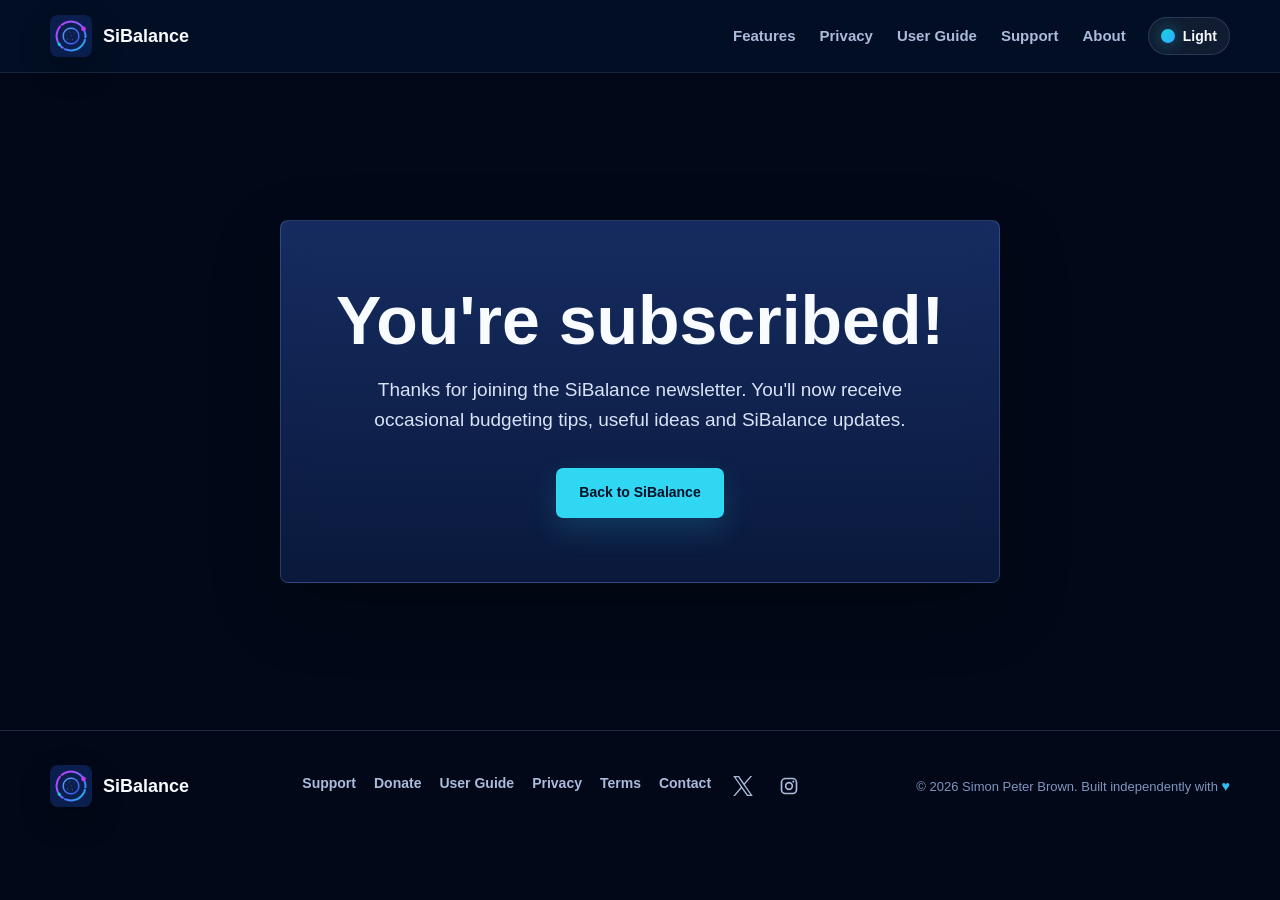
==== commit 16fe281a: "Hide inactive social links" ====
--- a/thanks/index.html
+++ b/thanks/index.html
@@ -129,14 +129,8 @@
         <a class="social-icon" href="https://x.com/SiBalanceApp" target="_blank" rel="noopener noreferrer" aria-label="Follow SiBalance on X" title="X">
           <span class="social-icon-mark social-icon-x" aria-hidden="true"></span>
         </a>
-        <a class="social-icon" href="https://www.tiktok.com/@sibalanceapp" target="_blank" rel="noopener noreferrer" aria-label="Follow SiBalance on TikTok" title="TikTok">
-          <span class="social-icon-mark social-icon-tiktok" aria-hidden="true"></span>
-        </a>
         <a class="social-icon" href="https://www.instagram.com/sibalance.app/" target="_blank" rel="noopener noreferrer" aria-label="Follow SiBalance on Instagram" title="Instagram">
           <span class="social-icon-mark social-icon-instagram" aria-hidden="true"></span>
-        </a>
-        <a class="social-icon" href="https://www.youtube.com/@SiBalanceApp" target="_blank" rel="noopener noreferrer" aria-label="Follow SiBalance on YouTube" title="YouTube">
-          <span class="social-icon-mark social-icon-youtube" aria-hidden="true"></span>
         </a>
       </nav>
       <p>© 2026 Simon Peter Brown. Built independently with <span class="independent-heart" role="img" aria-label="love">♥</span></p>
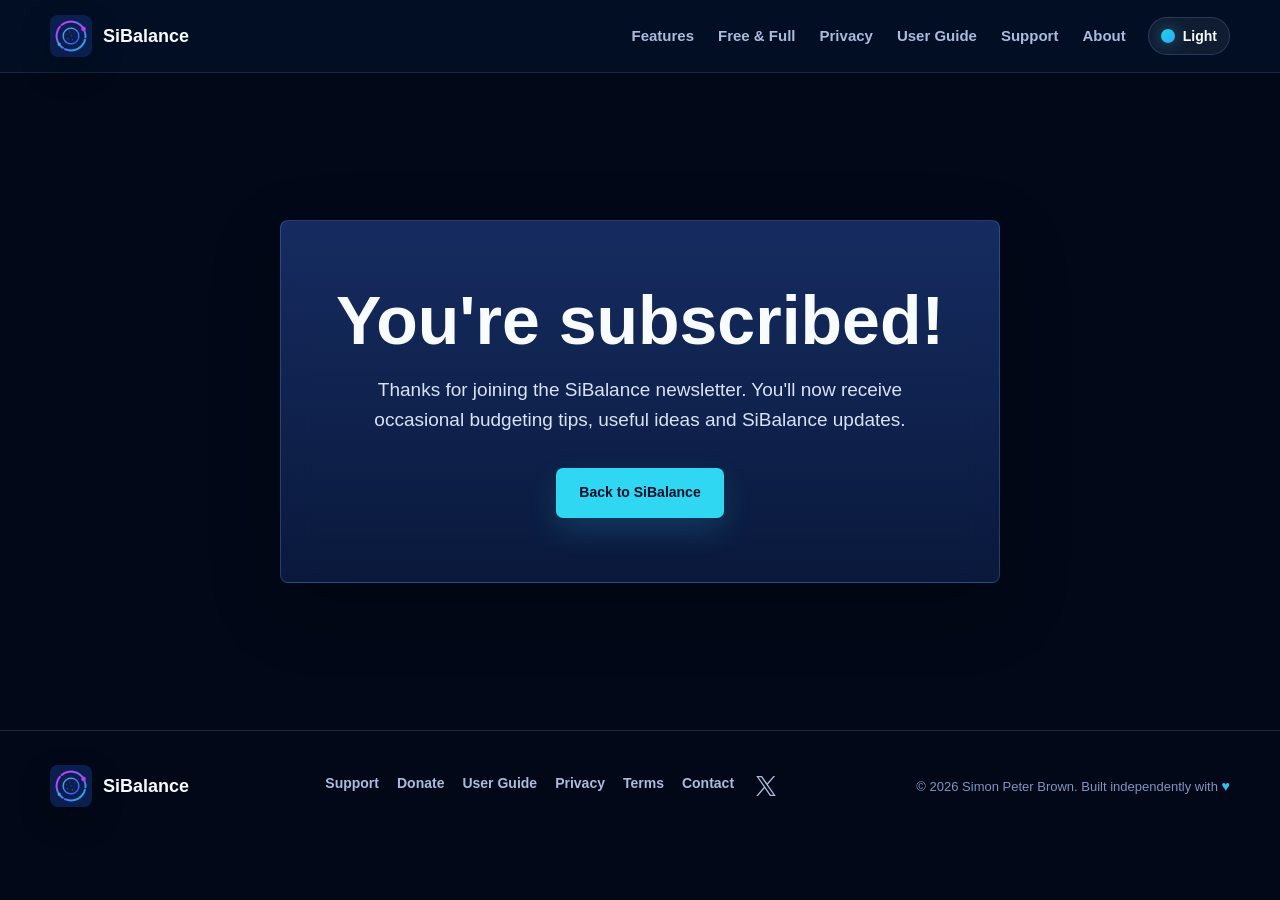
==== commit 8b8afabb: "Update website for freemium model" ====
--- a/thanks/index.html
+++ b/thanks/index.html
@@ -91,6 +91,7 @@
       <div class="landing-navigation" id="landing-navigation">
         <nav aria-label="Site navigation">
           <a href="/#features">Features</a>
+          <a href="/#pricing">Free &amp; Full</a>
           <a href="../privacy.html">Privacy</a>
           <a href="../user-guide.html">User Guide</a>
           <a href="../support.html">Support</a>
@@ -129,9 +130,6 @@
         <a class="social-icon" href="https://x.com/SiBalanceApp" target="_blank" rel="noopener noreferrer" aria-label="Follow SiBalance on X" title="X">
           <span class="social-icon-mark social-icon-x" aria-hidden="true"></span>
         </a>
-        <a class="social-icon" href="https://www.instagram.com/sibalance.app/" target="_blank" rel="noopener noreferrer" aria-label="Follow SiBalance on Instagram" title="Instagram">
-          <span class="social-icon-mark social-icon-instagram" aria-hidden="true"></span>
-        </a>
       </nav>
       <p>© 2026 Simon Peter Brown. Built independently with <span class="independent-heart" role="img" aria-label="love">♥</span></p>
     </div>
--- a/assets/site.css
+++ b/assets/site.css
@@ -222,10 +222,6 @@
   mask-image: url("tiktok.svg");
 }
 
-.social-icon-instagram {
-  mask-image: url("instagram.svg");
-}
-
 .social-icon-youtube {
   mask-image: url("youtube.svg");
 }
--- a/assets/home.css
+++ b/assets/home.css
@@ -700,18 +700,102 @@
 .purchase-panel {
   display: grid;
   grid-template-columns: minmax(0, 1fr);
+  gap: 42px;
   align-items: center;
 }
 
-.purchase-panel > div > p:not(.section-label) {
+.purchase-intro > p:not(.section-label) {
   max-width: 760px;
   color: var(--home-muted);
   font-size: 19px;
 }
 
+.plan-grid {
+  display: grid;
+  grid-template-columns: repeat(2, minmax(0, 1fr));
+  gap: 24px;
+}
+
+.plan-card {
+  border: 1px solid var(--home-line);
+  border-radius: 12px;
+  padding: 34px;
+  background: rgba(9, 27, 61, 0.58);
+}
+
+html[data-theme="light"] .plan-card {
+  background: rgba(255, 255, 255, 0.72);
+}
+
+.plan-card-full {
+  border-color: rgba(48, 215, 243, 0.48);
+  background:
+    radial-gradient(circle at 90% 0%, rgba(48, 215, 243, 0.14), transparent 35%),
+    rgba(9, 27, 61, 0.8);
+  box-shadow: 0 24px 60px rgba(0, 0, 0, 0.2);
+}
+
+html[data-theme="light"] .plan-card-full {
+  background:
+    radial-gradient(circle at 90% 0%, rgba(48, 215, 243, 0.18), transparent 38%),
+    #fff;
+}
+
+.plan-name {
+  margin-bottom: 10px;
+  color: var(--home-cyan);
+  font-size: 14px;
+  font-weight: 800;
+}
+
+.plan-card h3 {
+  margin-bottom: 24px;
+  font-size: 28px;
+  line-height: 1.15;
+}
+
+.plan-card ul {
+  display: grid;
+  gap: 11px;
+  margin: 0;
+  padding: 0;
+  color: var(--home-muted);
+  list-style: none;
+}
+
+.plan-card li {
+  position: relative;
+  padding-left: 26px;
+}
+
+.plan-card li::before {
+  position: absolute;
+  left: 0;
+  color: var(--home-green);
+  font-weight: 800;
+  content: "✓";
+}
+
 .lifetime-update-note {
+  margin: 24px 0 0;
   color: var(--home-text) !important;
   font-weight: 750;
+}
+
+.no-subscription-note {
+  margin: -4px 0 0;
+  color: var(--home-text);
+  font-size: 20px;
+  font-weight: 800;
+  text-align: center;
+}
+
+.existing-customer-note {
+  max-width: 780px;
+  margin: -24px auto 0;
+  color: var(--home-soft);
+  font-size: 14px;
+  text-align: center;
 }
 
 .final-cta {
@@ -1144,6 +1228,10 @@
     gap: 42px;
   }
 
+  .plan-grid {
+    grid-template-columns: 1fr;
+  }
+
   .privacy-panel {
     padding: 34px;
   }
@@ -1209,6 +1297,14 @@
   .purchase-panel h2,
   .final-cta h2 {
     font-size: 32px;
+  }
+
+  .plan-card {
+    padding: 28px 24px;
+  }
+
+  .plan-card h3 {
+    font-size: 25px;
   }
 
   .feature-visual {
